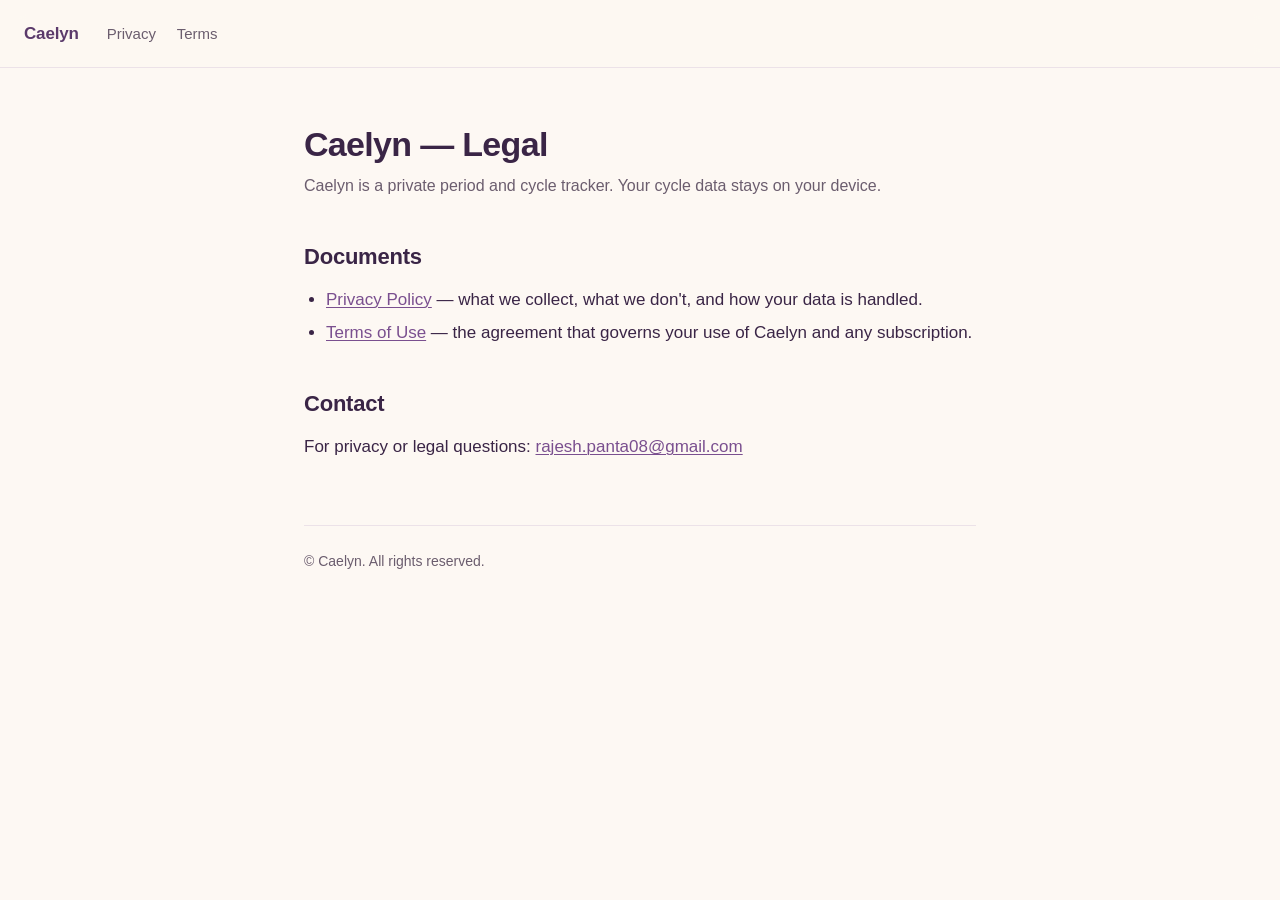
==== docs/index.html @ 25d85b69 "Rebrand Mavie → Caelyn + TestFlight readiness + GitHub Pages legal docs - Rename target, types, file" ====
<!DOCTYPE html>
<html lang="en">
<head>
  <meta charset="utf-8">
  <meta name="viewport" content="width=device-width, initial-scale=1">
  <title>Caelyn — Legal</title>
  <link rel="stylesheet" href="style.css">
</head>
<body>
  <header class="top">
    <a href="./" class="brand">Caelyn</a>
    <nav>
      <a href="privacy.html">Privacy</a>
      <a href="terms.html">Terms</a>
    </nav>
  </header>
  <main>
    <h1>Caelyn — Legal</h1>
    <p class="lede">Caelyn is a private period and cycle tracker. Your cycle data stays on your device.</p>

    <h2>Documents</h2>
    <ul>
      <li><a href="privacy.html">Privacy Policy</a> — what we collect, what we don't, and how your data is handled.</li>
      <li><a href="terms.html">Terms of Use</a> — the agreement that governs your use of Caelyn and any subscription.</li>
    </ul>

    <h2>Contact</h2>
    <p>For privacy or legal questions: <a href="mailto:rajesh.panta08@gmail.com">rajesh.panta08@gmail.com</a></p>

    <footer>
      © Caelyn. All rights reserved.
    </footer>
  </main>
</body>
</html>
---- docs/style.css ----
/* Caelyn legal docs — minimal, readable, mobile-first. */
:root {
  --plum: #5b3a6b;
  --plum-deep: #3a2546;
  --cream: #fdf8f3;
  --lavender: #e9dff0;
  --rule: #ece2e8;
  --muted: #6b5d6e;
  --link: #7a4f8f;
}

* { box-sizing: border-box; }

html, body {
  margin: 0;
  padding: 0;
  background: var(--cream);
  color: var(--plum-deep);
  font-family: -apple-system, BlinkMacSystemFont, "Segoe UI", Roboto, "Helvetica Neue", Arial, sans-serif;
  font-size: 17px;
  line-height: 1.6;
  -webkit-font-smoothing: antialiased;
  -moz-osx-font-smoothing: grayscale;
}

main {
  max-width: 720px;
  margin: 0 auto;
  padding: 56px 24px 96px;
}

header.top {
  display: flex;
  align-items: center;
  gap: 12px;
  padding: 20px 24px;
  border-bottom: 1px solid var(--rule);
  background: rgba(253, 248, 243, 0.85);
  backdrop-filter: saturate(160%) blur(12px);
  -webkit-backdrop-filter: saturate(160%) blur(12px);
  position: sticky;
  top: 0;
  z-index: 10;
}

header.top .brand {
  font-weight: 600;
  color: var(--plum);
  text-decoration: none;
  letter-spacing: -0.01em;
}

header.top nav a {
  color: var(--muted);
  text-decoration: none;
  margin-left: 16px;
  font-size: 15px;
}

header.top nav a:hover { color: var(--plum); }

h1 {
  font-size: 34px;
  line-height: 1.2;
  margin: 0 0 8px;
  letter-spacing: -0.02em;
  font-weight: 600;
  color: var(--plum-deep);
}

.lede {
  color: var(--muted);
  font-size: 16px;
  margin: 0 0 32px;
}

.effective {
  display: inline-block;
  padding: 4px 10px;
  border-radius: 999px;
  background: var(--lavender);
  color: var(--plum);
  font-size: 13px;
  font-weight: 500;
  margin-bottom: 24px;
}

h2 {
  font-size: 22px;
  margin: 40px 0 12px;
  letter-spacing: -0.01em;
  font-weight: 600;
  color: var(--plum-deep);
}

h3 {
  font-size: 17px;
  margin: 24px 0 8px;
  font-weight: 600;
  color: var(--plum-deep);
}

p, ul, ol { margin: 0 0 16px; }

ul, ol { padding-left: 22px; }
li { margin-bottom: 6px; }

a {
  color: var(--link);
  text-decoration: underline;
  text-decoration-thickness: 1px;
  text-underline-offset: 2px;
}

a:hover { text-decoration-thickness: 2px; }

strong { color: var(--plum-deep); font-weight: 600; }

.callout {
  border-left: 3px solid var(--plum);
  background: var(--lavender);
  padding: 14px 18px;
  border-radius: 6px;
  margin: 20px 0;
  font-size: 16px;
  color: var(--plum-deep);
}

footer {
  margin-top: 64px;
  padding-top: 24px;
  border-top: 1px solid var(--rule);
  color: var(--muted);
  font-size: 14px;
}

footer a { color: var(--muted); }

@media (max-width: 520px) {
  main { padding: 32px 18px 64px; }
  h1 { font-size: 28px; }
  h2 { font-size: 19px; }
  body { font-size: 16px; }
}
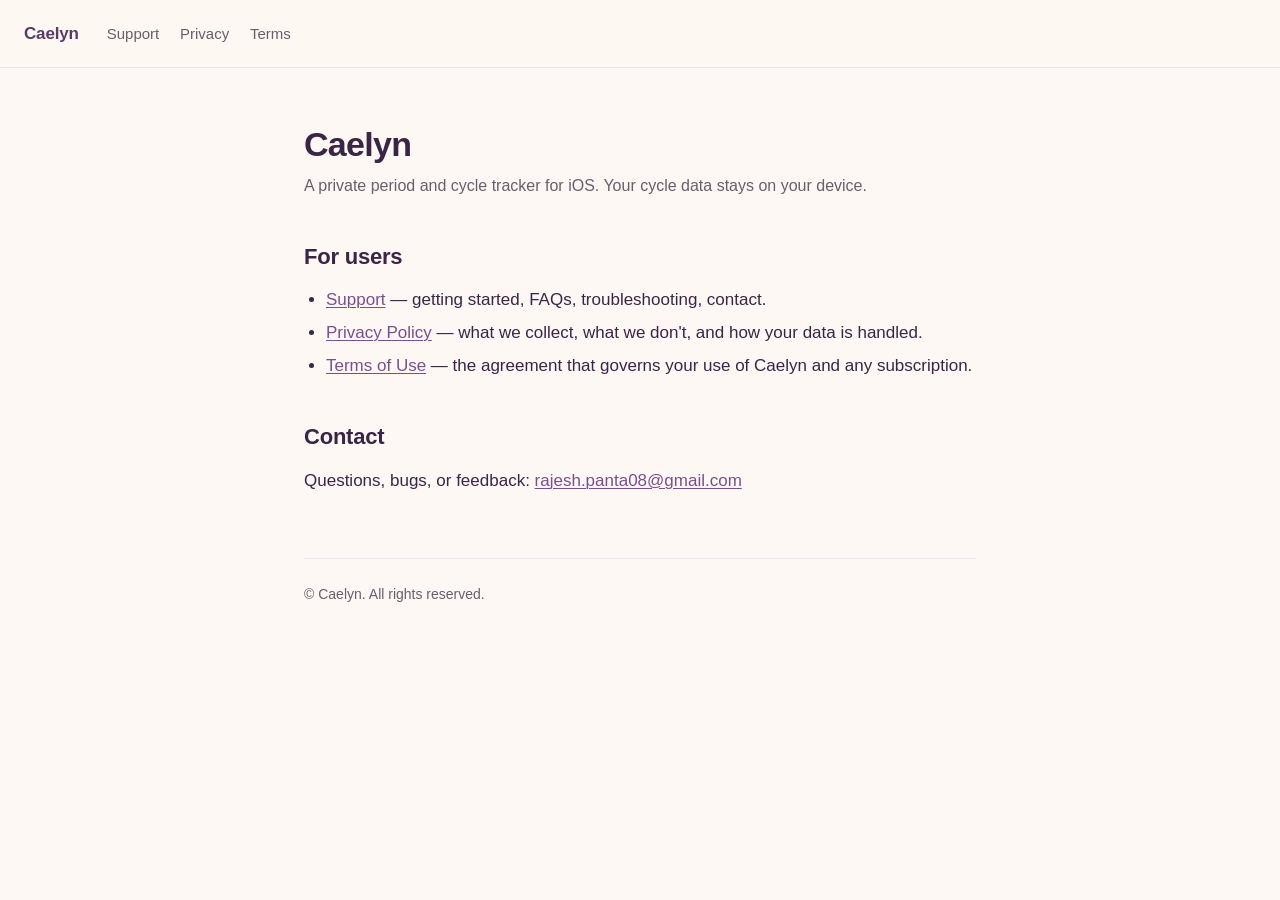
==== commit 4ea74cb8: "Distribution polish: support page, truthful upsell copy, accurate README - Add docs/support.html wit" ====
--- a/docs/index.html
+++ b/docs/index.html
@@ -10,22 +10,24 @@
   <header class="top">
     <a href="./" class="brand">Caelyn</a>
     <nav>
+      <a href="support.html">Support</a>
       <a href="privacy.html">Privacy</a>
       <a href="terms.html">Terms</a>
     </nav>
   </header>
   <main>
-    <h1>Caelyn — Legal</h1>
-    <p class="lede">Caelyn is a private period and cycle tracker. Your cycle data stays on your device.</p>
+    <h1>Caelyn</h1>
+    <p class="lede">A private period and cycle tracker for iOS. Your cycle data stays on your device.</p>
 
-    <h2>Documents</h2>
+    <h2>For users</h2>
     <ul>
+      <li><a href="support.html">Support</a> — getting started, FAQs, troubleshooting, contact.</li>
       <li><a href="privacy.html">Privacy Policy</a> — what we collect, what we don't, and how your data is handled.</li>
       <li><a href="terms.html">Terms of Use</a> — the agreement that governs your use of Caelyn and any subscription.</li>
     </ul>
 
     <h2>Contact</h2>
-    <p>For privacy or legal questions: <a href="mailto:rajesh.panta08@gmail.com">rajesh.panta08@gmail.com</a></p>
+    <p>Questions, bugs, or feedback: <a href="mailto:rajesh.panta08@gmail.com">rajesh.panta08@gmail.com</a></p>
 
     <footer>
       © Caelyn. All rights reserved.
